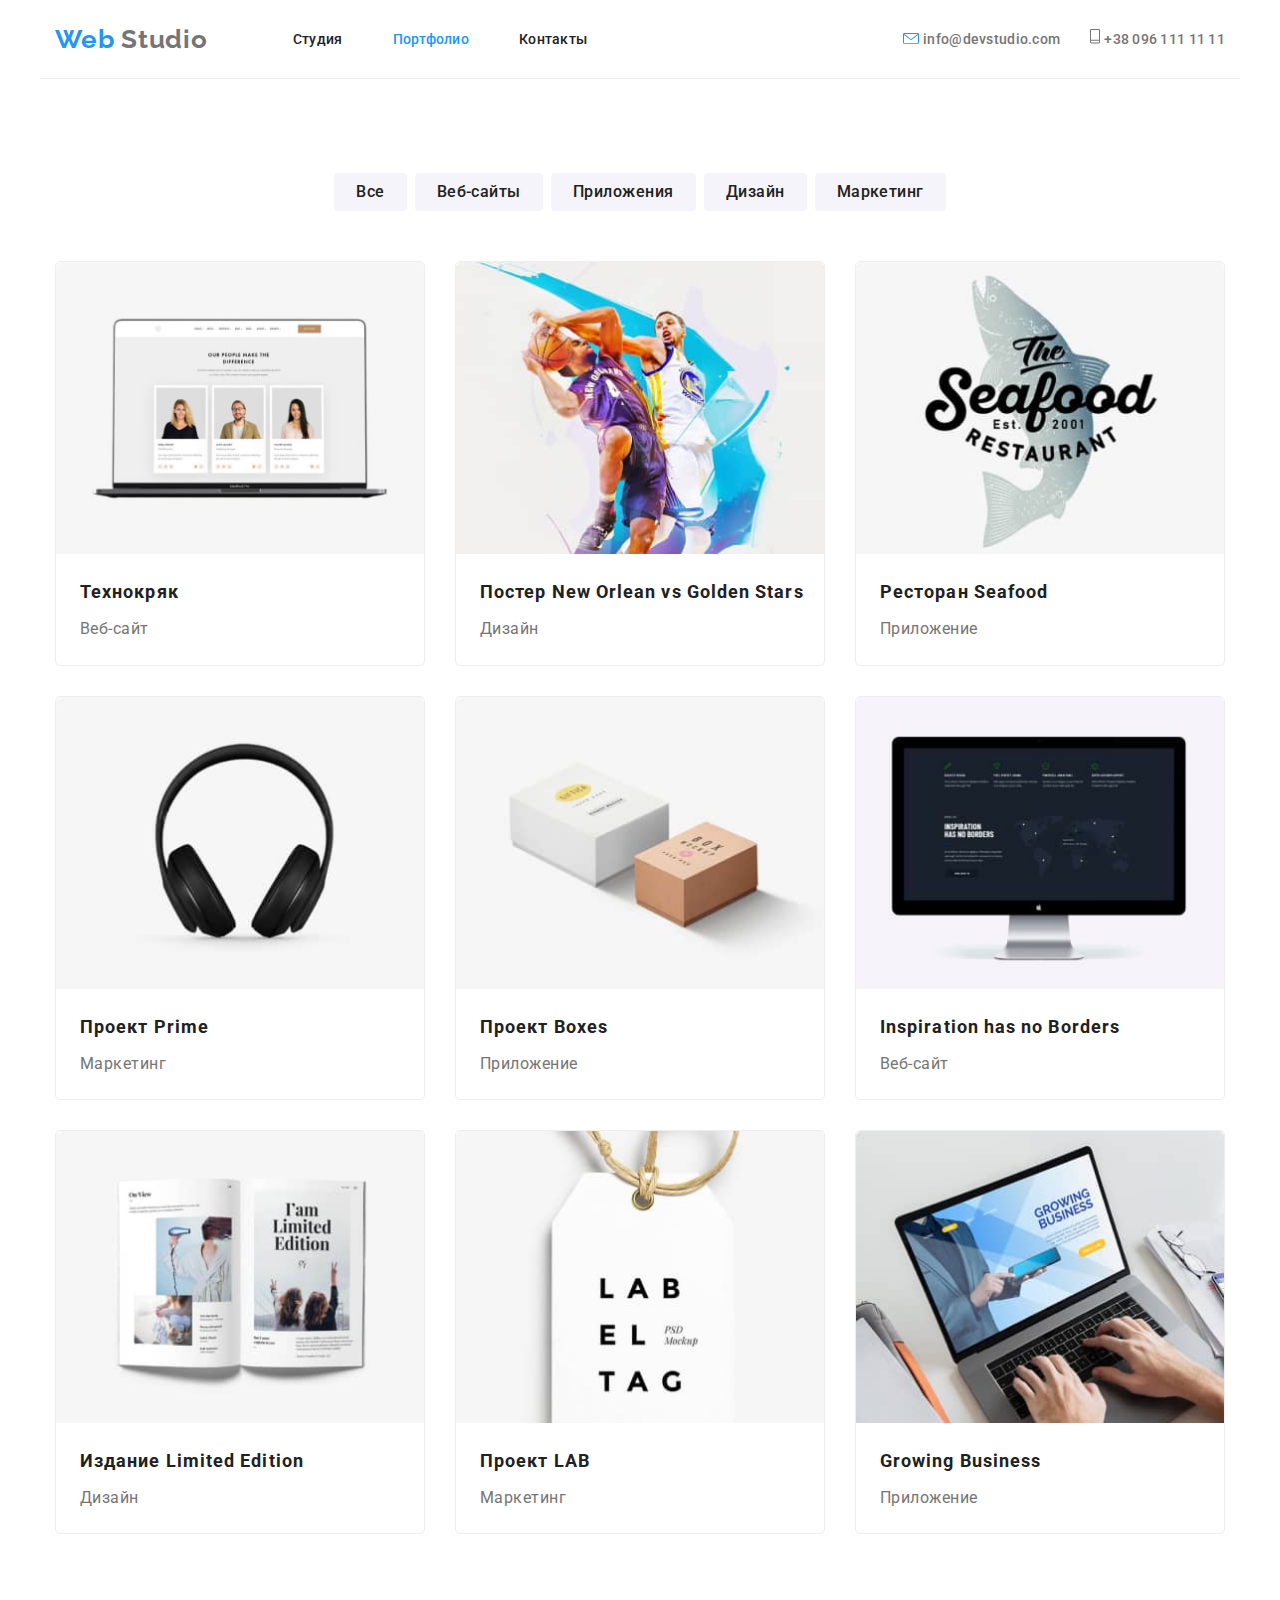
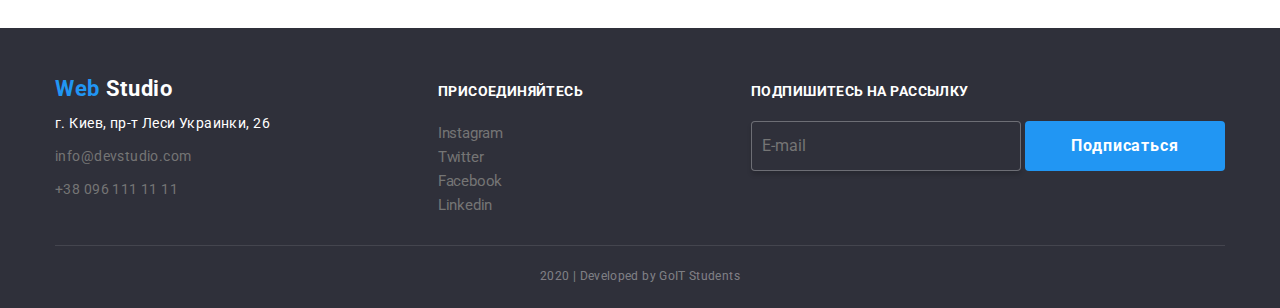
==== portfolio.html @ fcef5c11 "Добавляет файлы" ====
<!DOCTYPE html>
<html lang="ru">
  <head>
    <meta charset="UTF-8" />
    <meta name="viewport" content="width=device-width, initial-scale=1.0" />
    <link
      href="https://fonts.googleapis.com/css2?family=Raleway:wght@700&family=Roboto:wght@400;500;700;900&display=swap"
      rel="stylesheet"
    />
    <link
      rel="stylesheet"
      href="https://cdnjs.cloudflare.com/ajax/libs/modern-normalize/0.6.0/modern-normalize.min.css"
    />
    <link rel="stylesheet" href="./css/common.css" />
    <link rel="stylesheet" href="./css/portfolio.css" />
    <title>Портфолио</title>
  </head>
  <body>
    <!-- Шапка сайта -->

    <header class="container page-header">
      <nav class="main-nav">
        <a href="./index.html" class="logo-head link"
          ><span class="logo-web">Web&nbsp</span
          ><span class="logo-studio">Studio</span></a
        >
        <!-- Контейнер с навигацией -->
        <ul class="site-nav list">
          <li class="item">
            <a href="./index.html" class="link">Студия</a>
          </li>
          <li class="item">
            <a href="./portfolio.html" class="link current">Портфолио</a>
          </li>
          <li class="item"><a href="" class="link">Контакты</a></li>
        </ul>
      </nav>

      <!-- Контейнер почта и телефон -->

      <ul class="cont-nav list">
        <li>
          <img src="./img/mailicon.svg" alt="иконка почты" />
          <a href="mailto" class="mail link">info@devstudio.com</a>
        </li>
        <li class="item">
          <img src="./img/phoneicon.svg" alt="иконка телефона" />
          <a href="tel:380961111111" class="phone link">+38 096 111 11 11</a>
        </li>
      </ul>
    </header>

    <main>
      <!-- Наши проекты -->

      <section class="projects">
        <div class="container">
          <h1 class="visually-hidden">Наши проекты</h1>

          <!-- Фильтр -->

          <ul class="list container-btn">
            <li><button type="button" class="button">Все</button></li>
            <li><button type="button" class="button">Веб-сайты</button></li>
            <li><button type="button" class="button">Приложения</button></li>
            <li><button type="button" class="button">Дизайн</button></li>
            <li><button type="button" class="button">Маркетинг</button></li>
          </ul>

          <ul class="list cards">
            <li class="projects-item">
              <a href="" class="link">
                <img
                  src="./img/portfolio/techno-1.jpg"
                  alt="Фото сайта"
                  width="370"
                  height="294"
              />
              <h2 class="title-projects">Технокряк</h2>
              <p class="text">Веб-сайт</p>
              <p class="text-projects">
                Технокряк это современная площадка распространения коронавируса.
                Компании используют эту платформу для цифрового шпионажа и атак
                на защищённые сервера конкурентов.
              </p>
            </li></a>
            <li class="projects-item">
              <a href="" class="link">
                <img
                  src="./img/portfolio/poster-2.jpg"
                  alt="два спортсмена играют в баскетбол"
                  width="370"
                  height="294"
              />
              <h2 class="title-projects">Постер New Orlean vs Golden Stars</h2>
              <p class="text">Дизайн</p>
              <p class="text-projects">
                Технокряк это современная площадка распространения коронавируса.
                Компании используют эту платформу для цифрового шпионажа и атак
                на защищённые сервера конкурентов.
              </p>
            </li></a>
            <li class="projects-item">
              <a href="" class="link">
                <img
                  src="./img/portfolio/seafood-3.jpg"
                  alt="Рыба на белом фоне"
                  width="370"
                  height="294"
              />
              <h2 class="title-projects">Ресторан Seafood</h2>
              <p class="text">Приложение</p>
              <p class="text-projects">
                Технокряк это современная площадка распространения коронавируса.
                Компании используют эту платформу для цифрового шпионажа и атак
                на защищённые сервера конкурентов.
              </p>
            </li></a>
            <li class="projects-item">
              <a href="" class="link">
                <img
                  src="./img/portfolio/prime-4.jpg"
                  alt="Музыкальные наушники"
                  width="370"
                  height="294"
              />
              <h2 class="title-projects">Проект Prime</h2>
              <p class="text">Маркетинг</p>
              <p class="text-projects">
                Технокряк это современная площадка распространения коронавируса.
                Компании используют эту платформу для цифрового шпионажа и атак
                на защищённые сервера конкурентов.
              </p>
            </li></a>
            <li class="projects-item">
              <a href="" class="link">
                <img
                  src="./img/portfolio/box-5.jpg"
                  alt="Два картонных коробка"
                  width="370"
                  height="294"
              />
              <h2 class="title-projects">Проект Boxes</h2>
              <p class="text">Приложение</p>
              <p class="text-projects">
                Технокряк это современная площадка распространения коронавируса.
                Компании используют эту платформу для цифрового шпионажа и атак
                на защищённые сервера конкурентов.
              </p>
            </li></a>
            <li class="projects-item">
              <a href="" class="link">
                <img
                  src="./img/portfolio/inspiration-6.jpg"
                  alt="Монитор компьютера"
                  width="370"
                  height="294"
              />
              <h2 class="title-projects">Inspiration has no Borders</h2>
              <p class="text">Веб-сайт</p>
              <p class="text-projects">
                Технокряк это современная площадка распространения коронавируса.
                Компании используют эту платформу для цифрового шпионажа и атак
                на защищённые сервера конкурентов.
              </p>
            </li></a>
            <li class="projects-item">
              <a href="" class="link">
                <img
                  src="./img/portfolio/edition-7.jpg"
                  alt="Журнал со статьями и фото"
                  width="370"
                  height="294"
              />
              <h2 class="title-projects">Издание Limited Edition</h2>
              <p class="text">Дизайн</p>
              <p class="text-projects">
                Технокряк это современная площадка распространения коронавируса.
                Компании используют эту платформу для цифрового шпионажа и атак
                на защищённые сервера конкурентов.
              </p>
            </li></a>
            <li class="projects-item">
              <a href="" class="link">
                <img
                  src="./img/portfolio/lab-8.jpg"
                  alt="Карточка тега"
                  width="370"
                  height="294"
              />
              <h2 class="title-projects">Проект LAB</h2>
              <p class="text">Маркетинг</p>
              <p class="text-projects">
                Технокряк это современная площадка распространения коронавируса.
                Компании используют эту платформу для цифрового шпионажа и атак
                на защищённые сервера конкурентов.
              </p>
            </li></a>
            <li class="projects-item">
              <a href="" class="link">
                <img
                  src="./img/portfolio/business-9.jpg"
                  alt="Человек печатает на ноутбуке"
                  width="370"
                  height="294"
              />
              <h2 class="title-projects">Growing Business</h2>
              <p class="text">Приложение</p>
              <p class="text-projects">
                Технокряк это современная площадка распространения коронавируса.
                Компании используют эту платформу для цифрового шпионажа и атак
                на защищённые сервера конкурентов.
              </p>
            </li></a>
          </ul>
        </div>
      </section>
    </main>

    <!-- Футер -->
    <footer class="page-footer">
      <div class="container info">
        <div class="foot-child">
          <a href="./index.html" class="logo-foot link"
            ><span class="logo-web">Web&nbsp</span
            ><span class="logo-foot">Studio</span></a
          >

          <!-- Контактная информация -->

          <address class="address company">
            г. Киев, пр-т Леси Украинки, 26
          </address>
          <address class="address">
            <a href="mailto" class="link mail">info@devstudio.com</a> <br />
            <a href="tel:380961111111" class="link tel">+38 096 111 11 11</a>
          </address>
        </div>

        <div class="foot-link">
          <b>присоединяйтесь</b>
          <!-- Соц ссылки -->
          <div class="social">
            <ul class="list">
              <li>
                <a
                  href="http://instagram.com/"
                  aria-label="Ссылка на instagram"
                  class="link"
                  >Instagram</a
                >
              </li>
              <li>
                <a
                  href="http://twitter.com/"
                  aria-label="Ссылка на twitter"
                  class="link"
                  >Twitter</a
                >
              </li>
              <li>
                <a
                  href="http://facebook.com/"
                  aria-label="Ссылка на facebook"
                  class="link"
                  >Facebook</a
                >
              </li>
              <li>
                <a
                  href="http://linkedin.com/"
                  aria-label="Ссылка на linkedin"
                  class="link"
                  >Linkedin</a
                >
              </li>
            </ul>
          </div>
        </div>
        <div class="foot-follow">
          <b>подпишитесь на рассылку</b><br />
          <input type="text" class="input" placeholder="  E-mail" />
          <a href="" class="button primary">Подписаться</a>
        </div>
      </div>

      <!-- Копирайт -->
      <div class="container">
        <p class="copyrigyt">2020 | Developed by GoIT Students</p>
      </div>
    </footer>
  </body>
</html>
---- css/common.css ----
:root {
  --primery-text-color: #757575;
  --title-text-color: #212121;
  --accent-text-color: #2196f3;
  --primary-white-color: #ffffff;
  --foot-primery-color: #2f303a;
  --color-bg-child: #f5f4fa;
}

body {
  margin: 0;
  font-family: 'Roboto', sans-serif;
  background-color: var(--primary-white-color);
  color: var(--primery-text-color);
}

/* Утилиты */
/* 
img {
  display: block;
  max-width: 100%;
  height: auto;
} */

.list {
  list-style: none;
  margin: 0;
  padding: 0;
}

.link {
  text-decoration: none;
  color: var(--primery-text-color);
}

.container {
  margin-left: auto; /*центрирование блока навигации*/
  margin-right: auto; /*центрирование блока навигации*/
  width: 1200px; /*задаем размер блока 1170 согласно сетки с дизайна + учитываем отступы слева и справа по 15px*/
  padding-left: 15px;
  padding-right: 15px;

  /* outline: 2px solid tomato; */
}

.visually-hidden {
  position: absolute !important;
  clip: rect(1px 1px 1px 1px); /* IE6, IE7 */
  clip: rect(1px, 1px, 1px, 1px);
  padding: 0 !important;
  border: 0 !important;
  height: 1px !important;
  width: 1px !important;
  overflow: hidden;
}

/* Шапка сайта */

.page-header {
  display: flex;
  justify-content: space-between;
  background-color: var(--primary-white-color);

  border-bottom: 1px solid #ececec;
}

/* Логотип */
.logo {
  letter-spacing: 0.03em;
}

.logo-head {
  font-family: 'Raleway', sans-serif;
  font-weight: 700;
  font-size: 26px;
  line-height: 1.19;
  text-decoration: none;
  letter-spacing: 0.03em;
}

.logo-foot {
  margin-bottom: 10px;

  font-weight: 700;
  font-size: 22px;
  line-height: 1.18;
  letter-spacing: 0.03em;
}

.logo-web {
  color: #2196f3;
}

.logo-nav {
  color: #000000;
}

/* main container */
.main-nav {
  display: flex;
  align-items: center;
}

/* Навигация сайта */
.site-nav {
  display: flex;
  margin-left: 85px;
}

.cont-nav {
  display: flex;
  margin-left: auto;
  align-items: center;
}

.cont-nav > .item {
  margin-left: 30px;
}

.site-nav .item + .item {
  /* для применения св-ва только тем элементам у которых есть сосед сверху (согласно списка Li в разметке html */
  margin-left: 50px;
  /* outline: 2px solid tomato; */
}

/* можно применить правило новее
.site-nav .item:not(:last-chaild)
margin-left: 50px; */

.site-nav .link {
  display: block; /* вертикальная геометрия не работает в строчных эл., поэтому делаем эл. строчно-блочным или блочным как в нашем случае */
  padding-top: 32px;
  padding-bottom: 32px;
  font-weight: 500;
  font-size: 14px;
  line-height: 1;
  letter-spacing: 0.02em;
  color: var(--title-text-color);
}

.site-nav .link.current {
  color: var(--accent-text-color);
}

.site-nav .link:hover,
.site-nav .link:focus,
.cont-nav .link:hover,
.cont-nav .link:focus,
.address > .link:hover,
.address > .link:focus,
.foot-link .link:hover,
.foot-link .link:focus {
  color: var(--accent-text-color);
}

.cont-nav .link {
  font-weight: 500;
  font-size: 14px;
  line-height: 1.14;
  letter-spacing: 0.02em;
}

/* Футер */

.page-footer {
  min-height: 253px;
  background-color: var(--foot-primery-color);
  color: var(--primary-white-color);
}

.page-footer .container.info {
  display: flex;
  align-items: baseline;
  justify-content: space-between;
  padding-top: 48px;
  padding-bottom: 28px;
}

.page-footer .address {
  font-size: 14px;
  line-height: 1.71;
  letter-spacing: 0.03em;
}

.logo-foot {
  color: var(--primary-white-color);
}

.logo-foot.link {
  display: inline-block;
  margin-bottom: 10px;
}

.address.company {
  margin-bottom: 9px;
  font-family: inherit;
  font-style: normal;
}

.address .link {
  font-family: inherit;
  font-style: normal;
  font-weight: 400;
  font-size: 14px;
  line-height: 1.71;

  letter-spacing: 0.03em;
}

.address .link.mail {
  display: inline-block;
  margin-bottom: 9px;
}

.page-footer b {
  display: inline-block;
  margin-bottom: 21px;
  text-transform: uppercase;
  font-size: 14px;
  line-height: 1ю14;
  letter-spacing: 0.03em;
}

.input {
  padding-top: 18px;
  padding-bottom: 18px;
  width: 270px;
  height: 50px;
  border: 1px solid rgba(255, 255, 255, 0.3);
  box-sizing: border-box;
  box-shadow: 0px 4px 4px rgba(0, 0, 0, 0.15);
  border-radius: 4px;

  background-color: var(--foot-primery-color);
}

.page-footer h3 {
  font-weight: 700;
  font-size: 15px;
  line-height: 1.6;
  letter-spacing: -0.015em;
  color: var(--primary-white-color);
}

.page-footer .list {
  font-size: 15px;
  line-height: 1.6;
  letter-spacing: -0.015em;
  color: var(--primary-white-color);
}

.button.primary {
  display: inline-block;
  min-width: 200px;
  border-radius: 4px;
  padding: 10px 32px;
  text-align: center;

  color: var(--primary-white-color);
  background-color: var(--accent-text-color);

  text-decoration: none;
  font-weight: 700;
  font-size: 16px;
  line-height: 1.87;
  letter-spacing: 0.06em;
}

.foot-follow .img-btn {
  margin-left: 10px;
}

.copyrigyt {
  margin-top: 0;
  margin-bottom: 0;
  padding-top: 18px;
  padding-bottom: 20px;
  border-top: 1px solid rgba(255, 255, 255, 0.1);
  text-align: center;
  font-size: 12px;
  line-height: 2;
  letter-spacing: 0.03em;
  color: rgba(255, 255, 255, 0.4);
}

/* .button.secondary {
  text-decoration-line: none;
  color: var(--primary-white-color);
} */
---- css/portfolio.css ----
.projects-item > .link {
  display: block;
}

.projects img {
  margin-bottom: 20px;
  display: block;
  max-width: 100%;
  height: auto;
  border-radius: 5px 5px 0px 0px;
}

.title-primary {
  margin-top: 0;
  margin-bottom: 0;
  color: white;
}

.projects .list.container-btn {
  display: flex;
  justify-content: center;
  padding-top: 94px;
  margin-bottom: 50px;
  text-align: center;
}

.button:hover,
.button:focus {
  color: var(--primary-white-color);
  background-color: var(--accent-text-color);
}

.container-btn li {
  margin-right: 8px;
}
/* width: 130px;
  height: 38px; */

.button {
  padding: 6px 22px;
  font-family: inherit;
  font-weight: 500;
  font-size: 16px;
  line-height: 1.63;
  text-align: center;
  letter-spacing: 0.03em;

  border: transparent;
  border-radius: 4px;
  color: var(--title-text-color);
  background: #f5f4fa;
}

.container-btn li:nth-child(5n) {
  margin-right: 0;
}

.title-projects {
  margin-top: 0;
  margin-bottom: 4px;

  color: var(--title-text-color);
  font-weight: 700;
  font-size: 18px;
  padding-left: 24px;
  line-height: 2;
  letter-spacing: 0.06em;
}

.text {
  margin-top: 0;
  margin-bottom: 20px;

  font-weight: 400;
  font-size: 16px;
  padding-left: 24px;
  line-height: 1.88;
  letter-spacing: 0.03em;
}

.text-projects {
  margin-top: 0;
  margin-bottom: 0;

  font-weight: 400;
  font-size: 18px;
  line-height: 1.87;
  letter-spacing: 0.03em;

  display: none;
}

/* выстраиваем элементы в сетку 3*3 */

.projects .list.cards {
  display: flex;
  flex-wrap: wrap;
  padding-bottom: 94px;
}

.projects-item {
  margin-right: 30px;
  margin-bottom: 30px;
  width: calc((100% - 60px) / 3);
  /* 100% ширины родителя минус margin между колонками (30px*) делим на 3 колонки */

  border: 1px solid #eeeeee;
  border-radius: 5px;
}

.projects-item:nth-child(3n) {
  margin-right: 0;
}

.projects-item:nth-last-child(-n + 3) {
  margin-bottom: 0;
}

/* Альтернативный вариант - всем кроме третьего задать отступ (справа/снизу) 30px */

/* .projects-item:not(:nth-child(3n)) {
  margin-right: 30px;
} */

/* .projects-item:not(:nth-last-child(-n + 3)) {
  margin-bottom: 30px;
} */
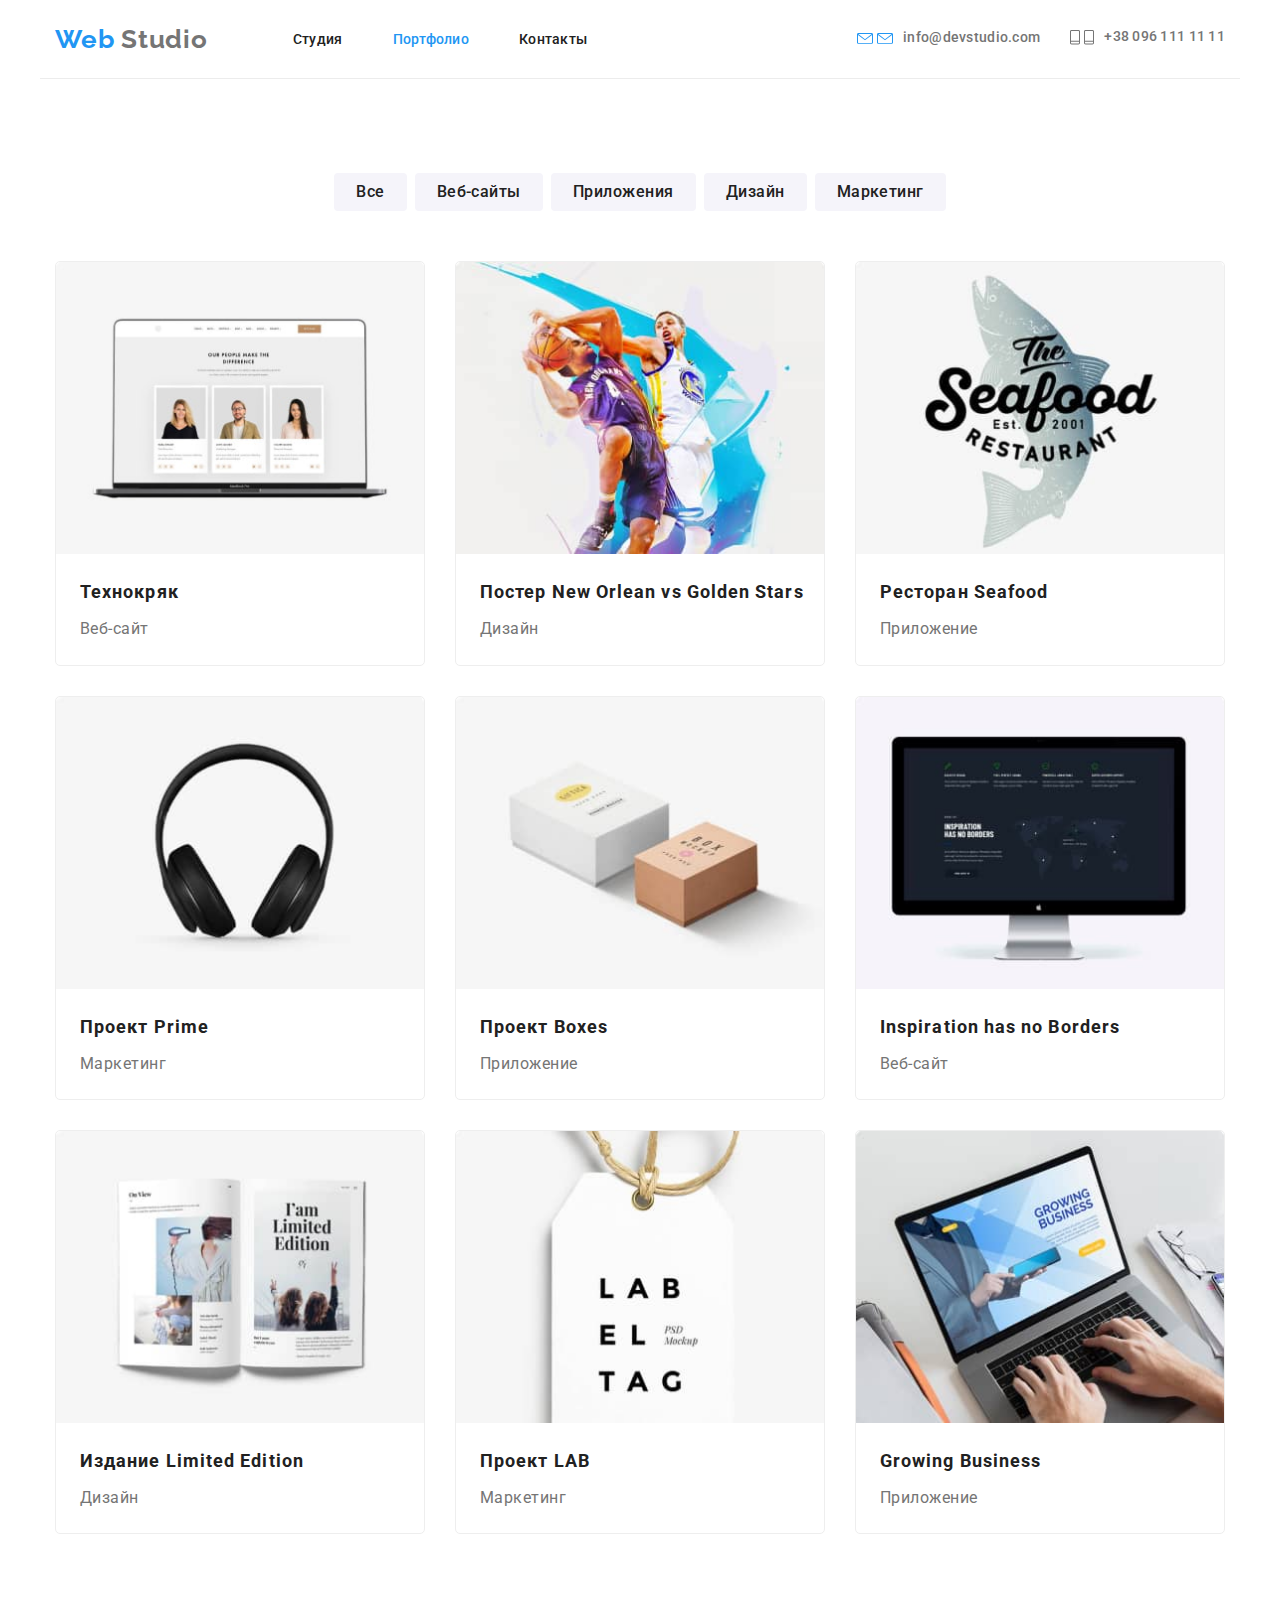
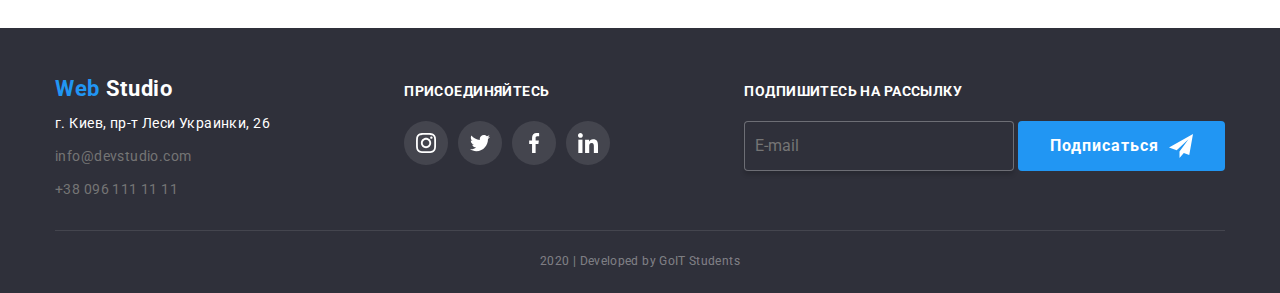
==== commit a4e65e6c: "Добавляет футер в портфолио" ====
--- a/portfolio.html
+++ b/portfolio.html
@@ -221,13 +221,11 @@
     <footer class="page-footer">
       <div class="container info">
         <div class="foot-child">
-          <a href="./index.html" class="logo-foot link"
-            ><span class="logo-web">Web&nbsp</span
-            ><span class="logo-foot">Studio</span></a
-          >
-
+          <a href="./index.html" class="logo-foot link"><span class="logo-web">Web&nbsp</span><span
+              class="logo-foot">Studio</span></a>
+    
           <!-- Контактная информация -->
-
+    
           <address class="address company">
             г. Киев, пр-т Леси Украинки, 26
           </address>
@@ -236,43 +234,24 @@
             <a href="tel:380961111111" class="link tel">+38 096 111 11 11</a>
           </address>
         </div>
-
+    
         <div class="foot-link">
+    
           <b>присоединяйтесь</b>
           <!-- Соц ссылки -->
           <div class="social">
             <ul class="list">
-              <li>
-                <a
-                  href="http://instagram.com/"
-                  aria-label="Ссылка на instagram"
-                  class="link"
-                  >Instagram</a
-                >
-              </li>
-              <li>
-                <a
-                  href="http://twitter.com/"
-                  aria-label="Ссылка на twitter"
-                  class="link"
-                  >Twitter</a
-                >
-              </li>
-              <li>
-                <a
-                  href="http://facebook.com/"
-                  aria-label="Ссылка на facebook"
-                  class="link"
-                  >Facebook</a
-                >
-              </li>
-              <li>
-                <a
-                  href="http://linkedin.com/"
-                  aria-label="Ссылка на linkedin"
-                  class="link"
-                  >Linkedin</a
-                >
+              <li class="item">
+                <a href="http://instagram.com/" aria-label="Ссылка на instagram" class="link  inst"></a>
+              </li>
+              <li class="item">
+                <a href="http://twitter.com/" aria-label="Ссылка на twitter" class="link  twit"></a>
+              </li>
+              <li class="item">
+                <a href="http://facebook.com/" aria-label="Ссылка на facebook" class="link  face"></a>
+              </li>
+              <li class="item">
+                <a href="http://linkedin.com/" aria-label="Ссылка на linkedin" class="link linkd"></a>
               </li>
             </ul>
           </div>
@@ -283,7 +262,7 @@
           <a href="" class="button primary">Подписаться</a>
         </div>
       </div>
-
+    
       <!-- Копирайт -->
       <div class="container">
         <p class="copyrigyt">2020 | Developed by GoIT Students</p>
--- a/css/common.css
+++ b/css/common.css
@@ -10,7 +10,7 @@
 body {
   margin: 0;
   font-family: 'Roboto', sans-serif;
-  background-color: var(--primary-white-color);
+  /* background-color: var(--primary-white-color); */
   color: var(--primery-text-color);
 }
 
@@ -154,10 +154,32 @@
 }
 
 .cont-nav .link {
+  display: inline-flex;
+  align-items: center;
   font-weight: 500;
   font-size: 14px;
   line-height: 1.14;
   letter-spacing: 0.02em;
+}
+
+.cont-nav .mail.link::before {
+  content: '';
+  width: 16px;
+  height: 11px;
+  margin-right: 10px;
+  background-image: url('../img/mailicon.svg');
+  background-repeat: no-repeat;
+  background-size: contain;
+}
+
+.cont-nav .phone.link::before {
+  content: '';
+  width: 10px;
+  height: 15px;
+  margin-right: 10px;
+  background-image: url('../img/phoneicon.svg');
+  background-repeat: no-repeat;
+  background-size: contain;
 }
 
 /* Футер */
@@ -219,6 +241,56 @@
   font-size: 14px;
   line-height: 1ю14;
   letter-spacing: 0.03em;
+}
+
+/* Ссылки соц сетей футер */
+
+.social .list {
+  display: flex;
+  justify-items: center;
+}
+
+.social .link {
+  display: inline-block;
+  width: 44px;
+  height: 44px;
+
+  background-color: rgba(255, 255, 255, 0.1);
+  /* background-image: url('../img/icon/footer/instagram-f.svg'); */
+
+  background-repeat: no-repeat;
+  background-position: center;
+  border-radius: 50%;
+}
+
+.social .link.inst {
+  background-image: url('../img/icon/footer/instagram-f.svg');
+  background-repeat: no-repeat;
+  background-position: center;
+}
+
+.social .twit {
+  background-image: url('../img/icon/footer/twitter-f.svg');
+}
+
+.social .face {
+  background-image: url('../img/icon/footer/facebook-f.svg');
+}
+
+.social .linkd {
+  background-image: url('../img/icon/footer/linkedin-f.svg');
+}
+
+.foot-link .social .item {
+  margin-right: 10px;
+}
+
+.foot-link .social .item:nth-child(4n) {
+  margin-right: 0;
+}
+
+.social .link:hover {
+  background-color: var(--accent-text-color);
 }
 
 .input {
@@ -250,11 +322,13 @@
 }
 
 .button.primary {
-  display: inline-block;
+  display: inline-flex;
+  align-items: center;
   min-width: 200px;
   border-radius: 4px;
   padding: 10px 32px;
   text-align: center;
+  cursor: pointer;
 
   color: var(--primary-white-color);
   background-color: var(--accent-text-color);
@@ -266,8 +340,13 @@
   letter-spacing: 0.06em;
 }
 
-.foot-follow .img-btn {
+.button.primary::after {
+  content: '';
+  width: 24px;
+  height: 24px;
   margin-left: 10px;
+  background-image: url('../img/icon/icon-send.svg');
+  background-size: contain;
 }
 
 .copyrigyt {
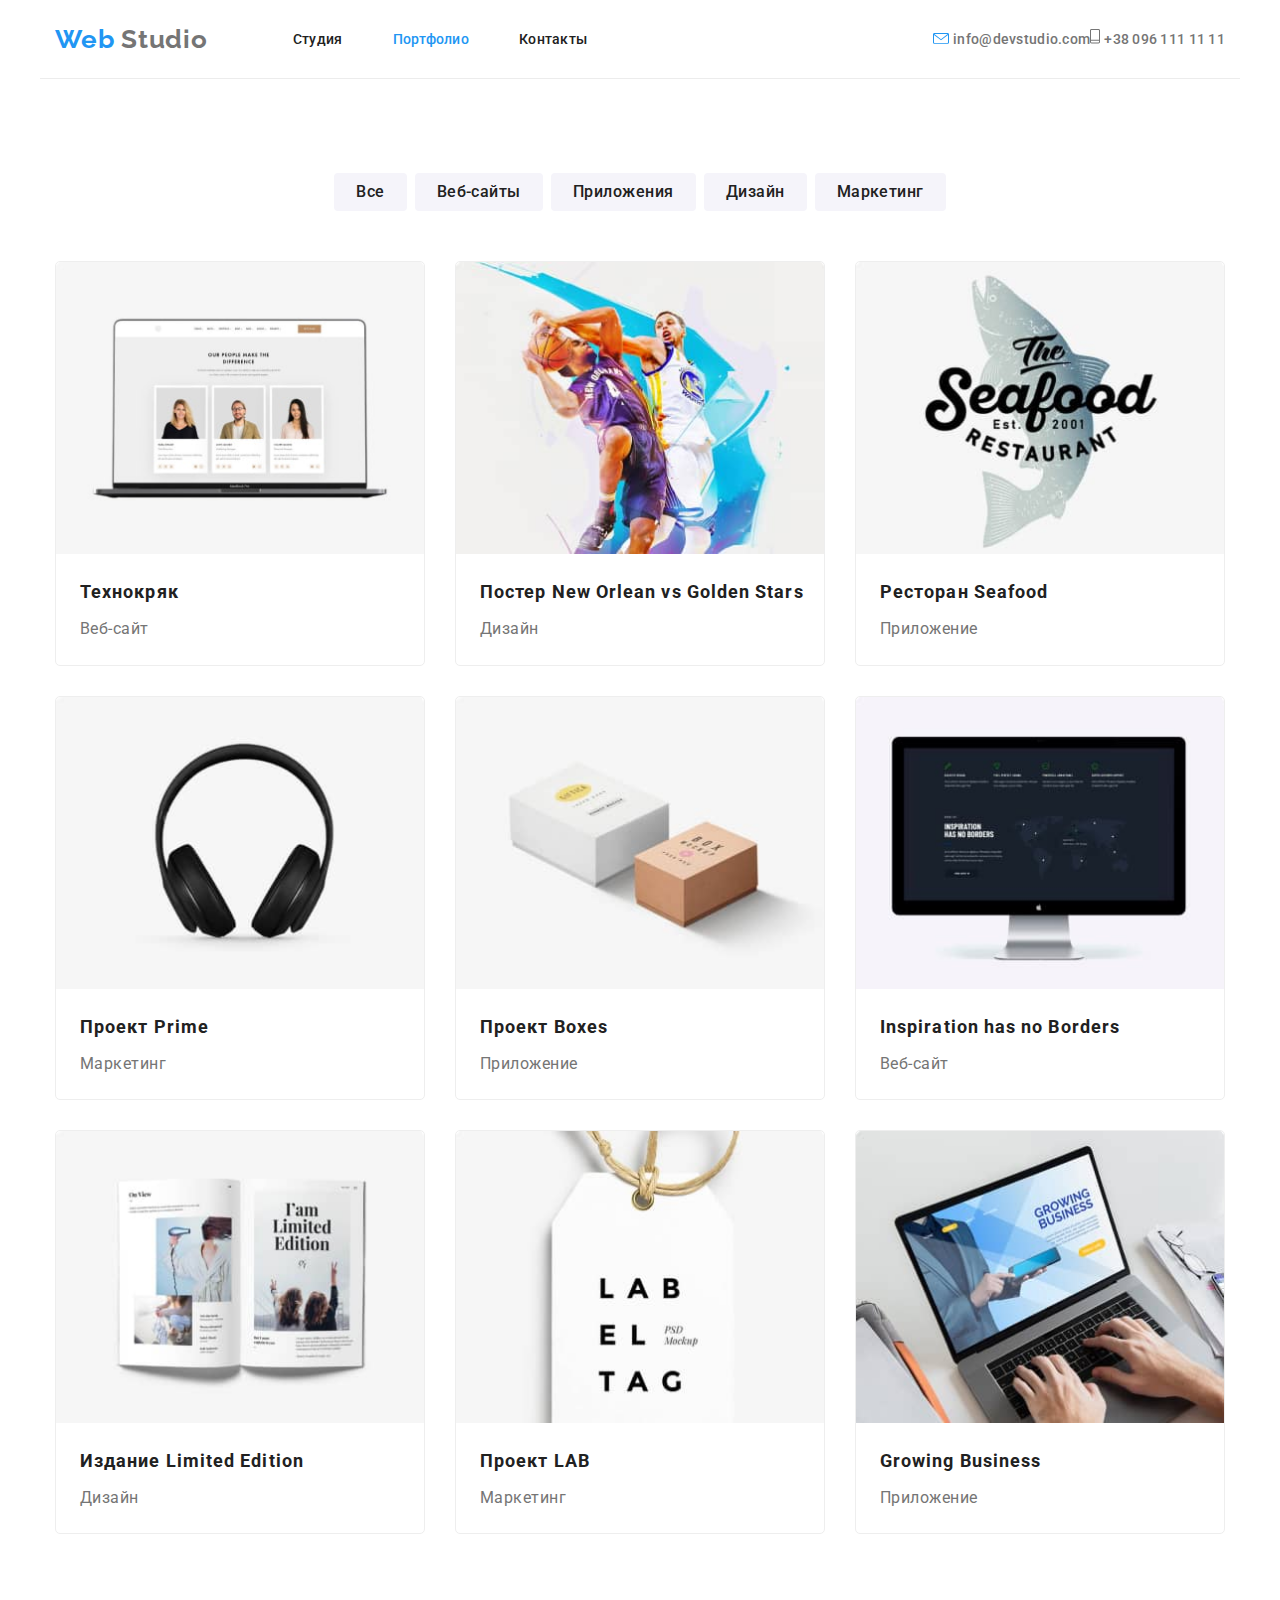
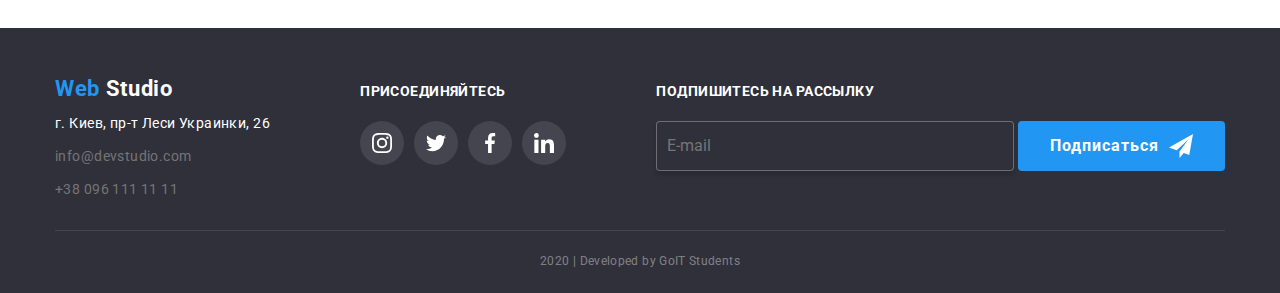
==== commit 1283f2a5: "Добавляет svg файлы" ====
--- a/portfolio.html
+++ b/portfolio.html
@@ -218,55 +218,75 @@
     </main>
 
     <!-- Футер -->
-    <footer class="page-footer">
-      <div class="container info">
-        <div class="foot-child">
-          <a href="./index.html" class="logo-foot link"><span class="logo-web">Web&nbsp</span><span
-              class="logo-foot">Studio</span></a>
-    
-          <!-- Контактная информация -->
-    
-          <address class="address company">
-            г. Киев, пр-т Леси Украинки, 26
-          </address>
-          <address class="address">
-            <a href="mailto" class="link mail">info@devstudio.com</a> <br />
-            <a href="tel:380961111111" class="link tel">+38 096 111 11 11</a>
-          </address>
-        </div>
-    
-        <div class="foot-link">
-    
-          <b>присоединяйтесь</b>
-          <!-- Соц ссылки -->
-          <div class="social">
-            <ul class="list">
-              <li class="item">
-                <a href="http://instagram.com/" aria-label="Ссылка на instagram" class="link  inst"></a>
-              </li>
-              <li class="item">
-                <a href="http://twitter.com/" aria-label="Ссылка на twitter" class="link  twit"></a>
-              </li>
-              <li class="item">
-                <a href="http://facebook.com/" aria-label="Ссылка на facebook" class="link  face"></a>
-              </li>
-              <li class="item">
-                <a href="http://linkedin.com/" aria-label="Ссылка на linkedin" class="link linkd"></a>
-              </li>
-            </ul>
-          </div>
-        </div>
-        <div class="foot-follow">
-          <b>подпишитесь на рассылку</b><br />
-          <input type="text" class="input" placeholder="  E-mail" />
-          <a href="" class="button primary">Подписаться</a>
+  <footer class="page-footer">
+    <div class="container info">
+      <div class="foot-child">
+        <a href="./index.html" class="logo-foot link"><span class="logo-web">Web&nbsp</span><span
+            class="logo-foot">Studio</span></a>
+  
+        <!-- Контактная информация -->
+  
+        <address class="address company">
+          г. Киев, пр-т Леси Украинки, 26
+        </address>
+        <address class="address">
+          <a href="mailto" class="link mail">info@devstudio.com</a> <br />
+          <a href="tel:380961111111" class="link tel">+38 096 111 11 11</a>
+        </address>
+      </div>
+  
+      <div class="foot-link">
+  
+        <b>присоединяйтесь</b>
+        <!-- Соц ссылки -->
+        <div class="social">
+          <ul class="list">
+            <li class="item">
+              <a href="http://instagram.com/" aria-label="Ссылка на instagram" class="link">
+                <svg class="social-icon" width="20" height="20">
+                  <use href="./img/sprite.svg#icon-instagram">
+                  </use>
+                </svg>
+              </a>
+            </li>
+            <li class="item">
+              <a href="http://twitter.com/" aria-label="Ссылка на twitter" class="link  twit">
+                <svg class="social-icon" width="20" height="20">
+                  <use href="./img/sprite.svg#icon-twitter">
+                  </use>
+                </svg>
+              </a>
+            </li>
+            <li class="item">
+              <a href="http://facebook.com/" aria-label="Ссылка на facebook" class="link  face">
+                <svg class="social-icon" width="20" height="20">
+                  <use href="./img/sprite.svg#icon-facebook">
+                  </use>
+                </svg>
+              </a>
+            </li>
+            <li class="item">
+              <a href="http://linkedin.com/" aria-label="Ссылка на linkedin" class="link linkd">
+                <svg class="social-icon" width="20" height="20">
+                  <use href="./img/sprite.svg#icon-linkedin">
+                  </use>
+                </svg>
+              </a>
+            </li>
+          </ul>
         </div>
       </div>
-    
-      <!-- Копирайт -->
-      <div class="container">
-        <p class="copyrigyt">2020 | Developed by GoIT Students</p>
+      <div class="foot-follow">
+        <b>подпишитесь на рассылку</b><br />
+        <input type="text" class="input" placeholder="  E-mail" />
+        <a href="" class="button primary">Подписаться</a>
       </div>
-    </footer>
-  </body>
+    </div>
+  
+    <!-- Копирайт -->
+    <div class="container">
+      <p class="copyrigyt">2020 | Developed by GoIT Students</p>
+    </div>
+  </footer>
+        </body>
 </html>
--- a/css/common.css
+++ b/css/common.css
@@ -31,6 +31,7 @@
 .link {
   text-decoration: none;
   color: var(--primery-text-color);
+  cursor: pointer;
 }
 
 .container {
@@ -113,7 +114,7 @@
   align-items: center;
 }
 
-.cont-nav > .item {
+.cont-nav > .item.phone {
   margin-left: 30px;
 }
 
@@ -160,26 +161,27 @@
   font-size: 14px;
   line-height: 1.14;
   letter-spacing: 0.02em;
-}
-
-.cont-nav .mail.link::before {
-  content: '';
+  color: var(--primery-text-color);
+}
+
+/* svg иконка почты */
+.cont-nav .mail-icon {
   width: 16px;
   height: 11px;
   margin-right: 10px;
-  background-image: url('../img/mailicon.svg');
-  background-repeat: no-repeat;
-  background-size: contain;
-}
-
-.cont-nav .phone.link::before {
-  content: '';
+
+  fill: currentColor;
+  cursor: pointer;
+}
+
+/* svg иконка телефон */
+.cont-nav .phone-icon {
   width: 10px;
   height: 15px;
   margin-right: 10px;
-  background-image: url('../img/phoneicon.svg');
-  background-repeat: no-repeat;
-  background-size: contain;
+
+  fill: currentColor;
+  cursor: pointer;
 }
 
 /* Футер */
@@ -251,34 +253,25 @@
 }
 
 .social .link {
-  display: inline-block;
+  display: flex;
+  justify-content: center;
+  align-items: center;
   width: 44px;
   height: 44px;
 
+  color: var(--primary-white-color);
   background-color: rgba(255, 255, 255, 0.1);
-  /* background-image: url('../img/icon/footer/instagram-f.svg'); */
-
-  background-repeat: no-repeat;
-  background-position: center;
+
   border-radius: 50%;
 }
 
-.social .link.inst {
-  background-image: url('../img/icon/footer/instagram-f.svg');
-  background-repeat: no-repeat;
-  background-position: center;
-}
-
-.social .twit {
-  background-image: url('../img/icon/footer/twitter-f.svg');
-}
-
-.social .face {
-  background-image: url('../img/icon/footer/facebook-f.svg');
-}
-
-.social .linkd {
-  background-image: url('../img/icon/footer/linkedin-f.svg');
+.social .social-icon {
+  fill: currentColor;
+}
+
+.social .link:hover {
+  color: var(--primary-white-color);
+  background-color: var(--accent-text-color);
 }
 
 .foot-link .social .item {
@@ -287,16 +280,12 @@
 
 .foot-link .social .item:nth-child(4n) {
   margin-right: 0;
-}
-
-.social .link:hover {
-  background-color: var(--accent-text-color);
 }
 
 .input {
   padding-top: 18px;
   padding-bottom: 18px;
-  width: 270px;
+  width: 358px;
   height: 50px;
   border: 1px solid rgba(255, 255, 255, 0.3);
   box-sizing: border-box;
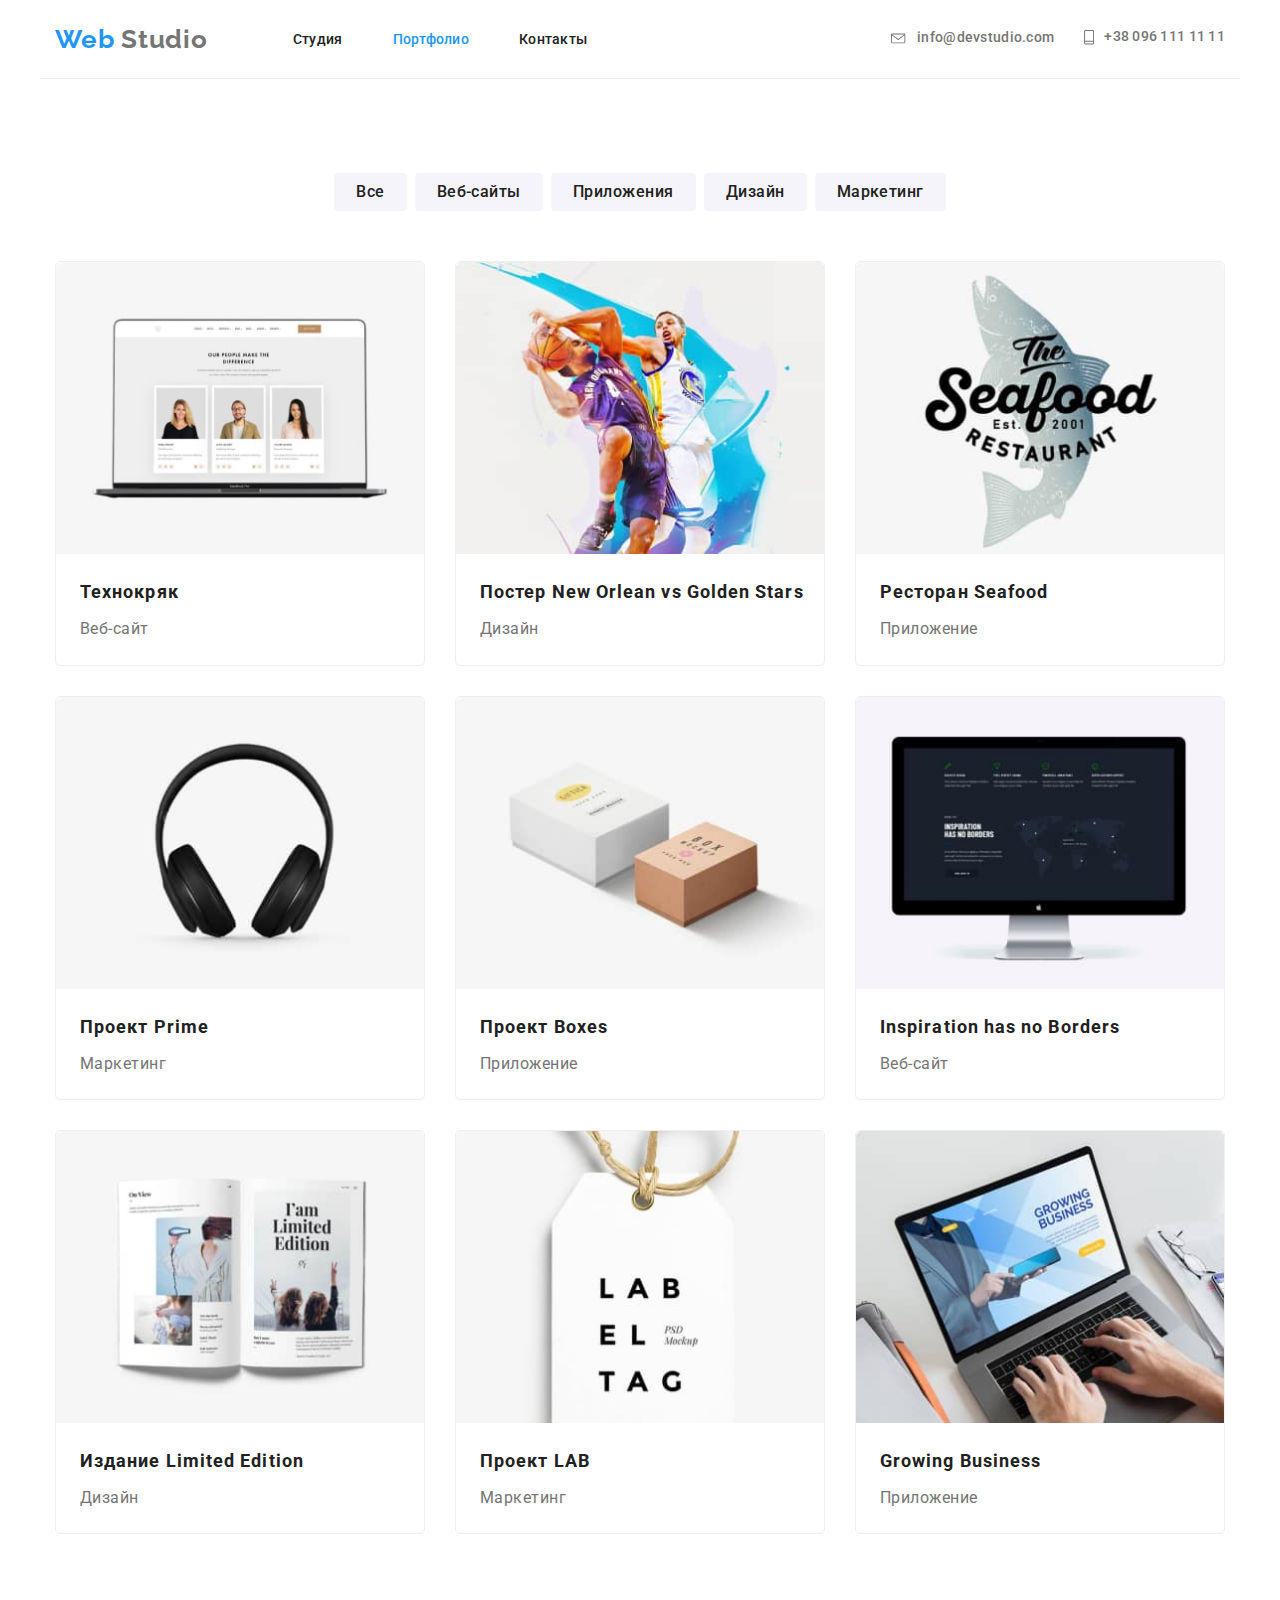
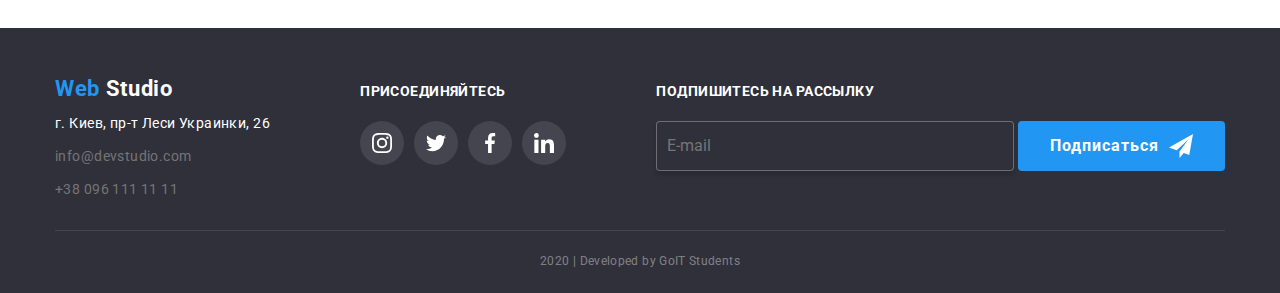
==== commit e64aaa01: "Добавляет шапку портфолио" ====
--- a/portfolio.html
+++ b/portfolio.html
@@ -39,13 +39,22 @@
       <!-- Контейнер почта и телефон -->
 
       <ul class="cont-nav list">
-        <li>
-          <img src="./img/mailicon.svg" alt="иконка почты" />
-          <a href="mailto" class="mail link">info@devstudio.com</a>
+        <li class="item mail">
+      
+          <a href="mailto" class="mail link">
+            <svg class="mail-icon">
+              <use href="./img/sprite.svg#icon-mailicon">
+              </use>
+            </svg> info@devstudio.com</a>
         </li>
-        <li class="item">
-          <img src="./img/phoneicon.svg" alt="иконка телефона" />
-          <a href="tel:380961111111" class="phone link">+38 096 111 11 11</a>
+        <li class="item phone">
+      
+          <a href="tel:380961111111" class="phone link">
+            <svg class="phone-icon">
+              <use href="./img/sprite.svg#icon-phoneicon">
+              </use>
+            </svg>
+            +38 096 111 11 11</a>
         </li>
       </ul>
     </header>
